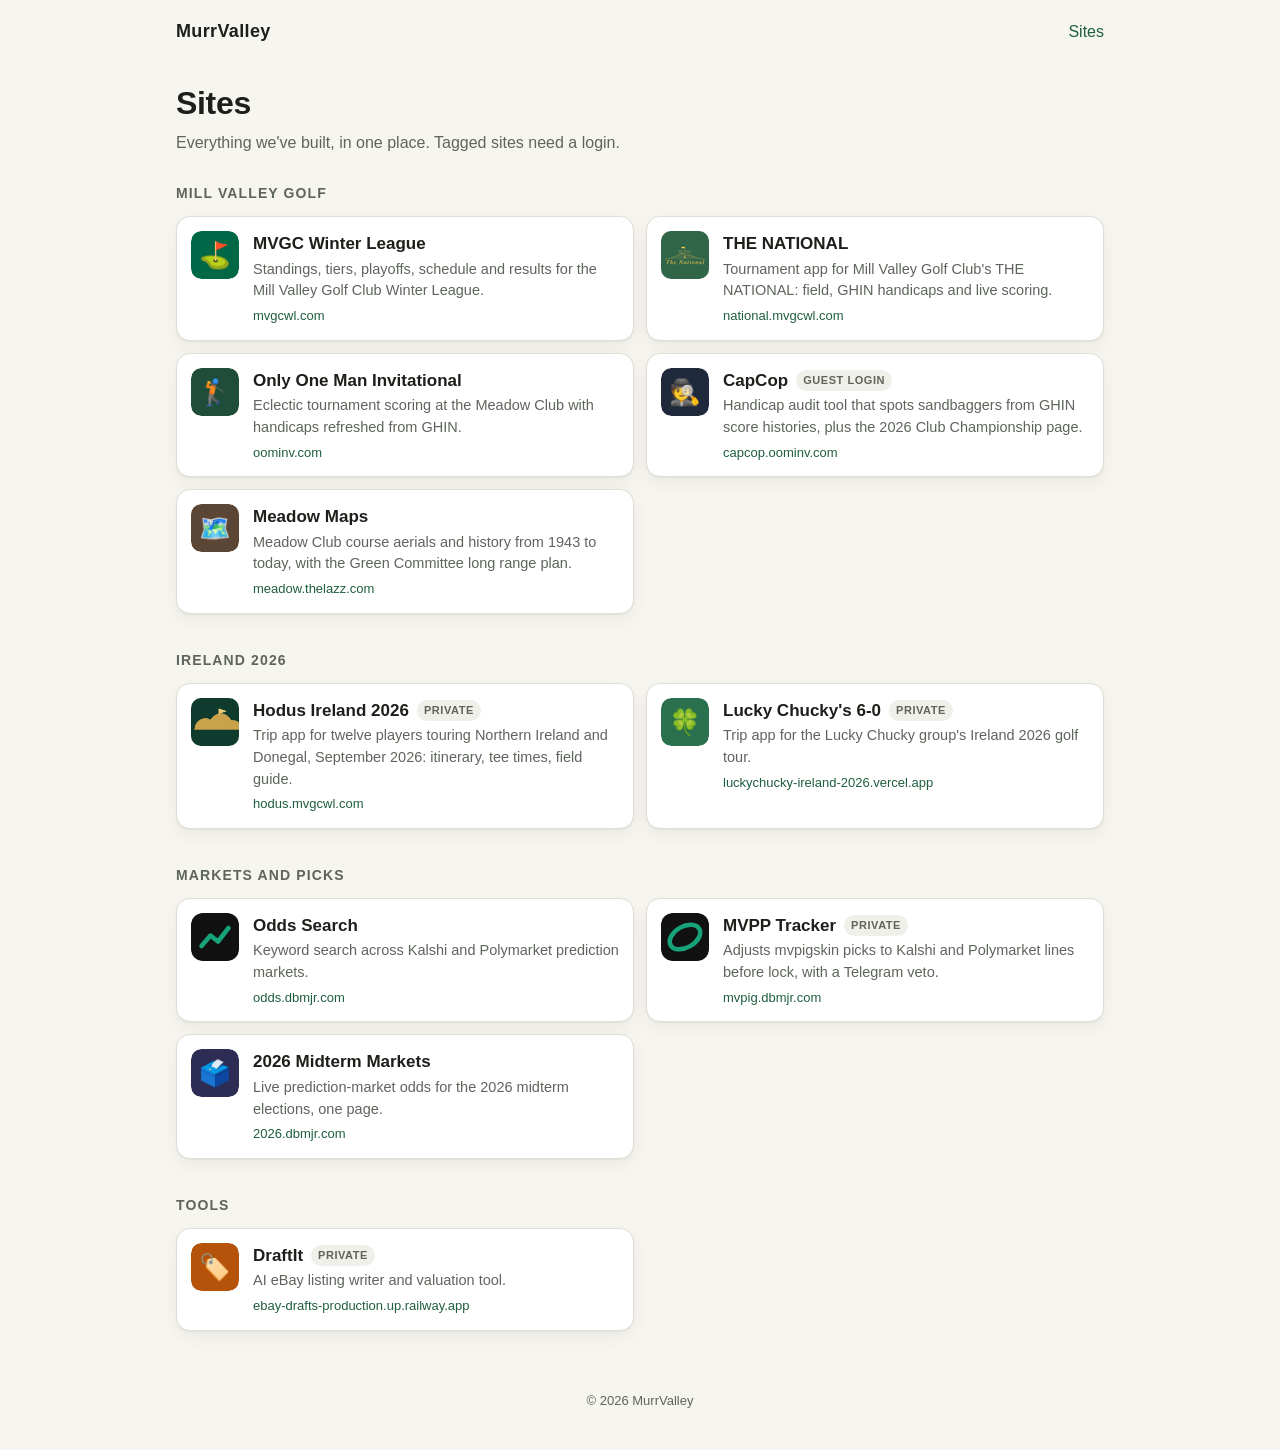
==== sites/index.html @ f9a02292 "Remove Football Pick'em from the sites directory Co-Authored-By: Claude Fable 5.1 <noreply@anthropic" ====
<!doctype html>
<html lang="en">
<head>
  <meta charset="utf-8">
  <meta name="viewport" content="width=device-width, initial-scale=1">
  <title>Sites · MurrValley</title>
  <meta name="description" content="Every site and app built under MurrValley, with a short description and link.">
  <link rel="icon" href="../favicon.svg" type="image/svg+xml">
  <link rel="stylesheet" href="../styles.css">
</head>
<body>
  <div class="wrap">
    <div class="topbar">
      <a class="brand" href="/">MurrValley</a>
      <nav><a href="/sites/">Sites</a></nav>
    </div>

    <h1 class="page-title">Sites</h1>
    <p class="page-sub">Everything we've built, in one place. Tagged sites need a login.</p>

    <section class="group">
      <h2>Mill Valley golf</h2>
      <div class="grid">
        <a class="card" href="https://www.mvgcwl.com" target="_blank" rel="noopener">
          <img src="icons/mvgcwl.svg" alt="">
          <div class="body">
            <div class="name">MVGC Winter League</div>
            <div class="desc">Standings, tiers, playoffs, schedule and results for the Mill Valley Golf Club Winter League.</div>
            <div class="url">mvgcwl.com</div>
          </div>
        </a>
        <a class="card" href="https://national.mvgcwl.com" target="_blank" rel="noopener">
          <img src="icons/national.png" alt="">
          <div class="body">
            <div class="name">THE NATIONAL</div>
            <div class="desc">Tournament app for Mill Valley Golf Club's THE NATIONAL: field, GHIN handicaps and live scoring.</div>
            <div class="url">national.mvgcwl.com</div>
          </div>
        </a>
        <a class="card" href="https://oominv.com" target="_blank" rel="noopener">
          <img src="icons/oominv.svg" alt="">
          <div class="body">
            <div class="name">Only One Man Invitational</div>
            <div class="desc">Eclectic tournament scoring at the Meadow Club with handicaps refreshed from GHIN.</div>
            <div class="url">oominv.com</div>
          </div>
        </a>
        <a class="card" href="https://capcop.oominv.com" target="_blank" rel="noopener">
          <img src="icons/capcop.svg" alt="">
          <div class="body">
            <div class="name">CapCop <span class="tag">Guest login</span></div>
            <div class="desc">Handicap audit tool that spots sandbaggers from GHIN score histories, plus the 2026 Club Championship page.</div>
            <div class="url">capcop.oominv.com</div>
          </div>
        </a>
        <a class="card" href="https://meadow.thelazz.com" target="_blank" rel="noopener">
          <img src="icons/meadow.svg" alt="">
          <div class="body">
            <div class="name">Meadow Maps</div>
            <div class="desc">Meadow Club course aerials and history from 1943 to today, with the Green Committee long range plan.</div>
            <div class="url">meadow.thelazz.com</div>
          </div>
        </a>
      </div>
    </section>

    <section class="group">
      <h2>Ireland 2026</h2>
      <div class="grid">
        <a class="card" href="https://hodus.mvgcwl.com" target="_blank" rel="noopener">
          <img src="icons/hodus.png" alt="">
          <div class="body">
            <div class="name">Hodus Ireland 2026 <span class="tag">Private</span></div>
            <div class="desc">Trip app for twelve players touring Northern Ireland and Donegal, September 2026: itinerary, tee times, field guide.</div>
            <div class="url">hodus.mvgcwl.com</div>
          </div>
        </a>
        <a class="card" href="https://luckychucky-ireland-2026.vercel.app" target="_blank" rel="noopener">
          <img src="icons/luckychucky.svg" alt="">
          <div class="body">
            <div class="name">Lucky Chucky's 6-0 <span class="tag">Private</span></div>
            <div class="desc">Trip app for the Lucky Chucky group's Ireland 2026 golf tour.</div>
            <div class="url">luckychucky-ireland-2026.vercel.app</div>
          </div>
        </a>
      </div>
    </section>

    <section class="group">
      <h2>Markets and picks</h2>
      <div class="grid">
        <a class="card" href="https://odds.dbmjr.com" target="_blank" rel="noopener">
          <img src="icons/odds.svg" alt="">
          <div class="body">
            <div class="name">Odds Search</div>
            <div class="desc">Keyword search across Kalshi and Polymarket prediction markets.</div>
            <div class="url">odds.dbmjr.com</div>
          </div>
        </a>
        <a class="card" href="https://mvpig.dbmjr.com" target="_blank" rel="noopener">
          <img src="icons/mvpig.svg" alt="">
          <div class="body">
            <div class="name">MVPP Tracker <span class="tag">Private</span></div>
            <div class="desc">Adjusts mvpigskin picks to Kalshi and Polymarket lines before lock, with a Telegram veto.</div>
            <div class="url">mvpig.dbmjr.com</div>
          </div>
        </a>
        <a class="card" href="https://2026.dbmjr.com" target="_blank" rel="noopener">
          <img src="icons/midterms.svg" alt="">
          <div class="body">
            <div class="name">2026 Midterm Markets</div>
            <div class="desc">Live prediction-market odds for the 2026 midterm elections, one page.</div>
            <div class="url">2026.dbmjr.com</div>
          </div>
        </a>
      </div>
    </section>

    <section class="group">
      <h2>Tools</h2>
      <div class="grid">
        <a class="card" href="https://ebay-drafts-production.up.railway.app" target="_blank" rel="noopener">
          <img src="icons/draftit.svg" alt="">
          <div class="body">
            <div class="name">DraftIt <span class="tag">Private</span></div>
            <div class="desc">AI eBay listing writer and valuation tool.</div>
            <div class="url">ebay-drafts-production.up.railway.app</div>
          </div>
        </a>
      </div>
    </section>
  </div>
  <footer>© <span id="y"></span> MurrValley</footer>
  <script>document.getElementById('y').textContent = new Date().getFullYear();</script>
</body>
</html>
---- styles.css ----
:root {
  --bg: #f6f5f0;
  --surface: #ffffff;
  --text: #1c1f1a;
  --muted: #5e655c;
  --border: #e0ded6;
  --accent: #1f5e3f;
  --accent-soft: #e4efe8;
  --tag-bg: #f0efe9;
  --shadow: 0 1px 2px rgba(0,0,0,.05), 0 6px 18px rgba(0,0,0,.05);
}
@media (prefers-color-scheme: dark) {
  :root:not([data-theme="light"]) {
    --bg: #15171a;
    --surface: #1f2226;
    --text: #ecebe6;
    --muted: #9ba39a;
    --border: #2f3338;
    --accent: #6fcf97;
    --accent-soft: #1f3328;
    --tag-bg: #2a2e33;
    --shadow: 0 1px 2px rgba(0,0,0,.4), 0 6px 18px rgba(0,0,0,.35);
  }
}
:root[data-theme="dark"] {
  --bg: #15171a;
  --surface: #1f2226;
  --text: #ecebe6;
  --muted: #9ba39a;
  --border: #2f3338;
  --accent: #6fcf97;
  --accent-soft: #1f3328;
  --tag-bg: #2a2e33;
  --shadow: 0 1px 2px rgba(0,0,0,.4), 0 6px 18px rgba(0,0,0,.35);
}

* { box-sizing: border-box; }
html { -webkit-text-size-adjust: 100%; }
body {
  margin: 0;
  background: var(--bg);
  color: var(--text);
  font-family: -apple-system, BlinkMacSystemFont, "Segoe UI", Roboto, Helvetica, Arial, sans-serif;
  line-height: 1.5;
}
a { color: var(--accent); }

.wrap { max-width: 960px; margin: 0 auto; padding: 0 16px; }

.topbar {
  display: flex; align-items: center; justify-content: space-between;
  padding: 18px 0;
}
.brand { font-weight: 700; letter-spacing: .02em; text-decoration: none; color: var(--text); font-size: 18px; }
.topbar nav a { margin-left: 18px; text-decoration: none; font-weight: 500; }

/* Landing */
.hero { padding: 12vh 0 10vh; text-align: center; }
.hero h1 { font-size: clamp(40px, 8vw, 72px); margin: 0 0 12px; letter-spacing: -.02em; }
.hero p { font-size: 18px; color: var(--muted); margin: 0 auto 32px; max-width: 520px; }
.btn {
  display: inline-block; padding: 14px 26px; border-radius: 999px;
  background: var(--accent); color: #fff; text-decoration: none; font-weight: 600; font-size: 17px;
}
.btn:hover { filter: brightness(1.08); }
@media (prefers-color-scheme: dark) { :root:not([data-theme="light"]) .btn { color: #0f1a14; } }
:root[data-theme="dark"] .btn { color: #0f1a14; }

/* Sites directory */
.page-title { margin: 16px 0 4px; font-size: 32px; letter-spacing: -.01em; }
.page-sub { color: var(--muted); margin: 0 0 28px; }
.group { margin: 0 0 36px; }
.group h2 { font-size: 14px; text-transform: uppercase; letter-spacing: .08em; color: var(--muted); margin: 0 0 12px; }
.grid { display: grid; grid-template-columns: 1fr; gap: 12px; }
@media (min-width: 620px) { .grid { grid-template-columns: 1fr 1fr; } }

.card {
  display: flex; gap: 14px; align-items: flex-start;
  background: var(--surface); border: 1px solid var(--border); border-radius: 14px;
  padding: 14px; text-decoration: none; color: inherit; box-shadow: var(--shadow);
  transition: transform .12s ease, border-color .12s ease;
}
.card:hover { transform: translateY(-2px); border-color: var(--accent); }
.card img { width: 48px; height: 48px; border-radius: 10px; flex: 0 0 48px; object-fit: contain; background: var(--tag-bg); }
.card img.wide { background: #fff; padding: 3px; }
.card .body { min-width: 0; }
.card .name { font-weight: 650; font-size: 17px; display: flex; align-items: center; gap: 8px; flex-wrap: wrap; }
.card .desc { color: var(--muted); font-size: 14.5px; margin: 2px 0 4px; }
.card .url { font-size: 13px; color: var(--accent); word-break: break-all; }
.tag {
  font-size: 11px; font-weight: 600; text-transform: uppercase; letter-spacing: .05em;
  padding: 2px 7px; border-radius: 999px; background: var(--tag-bg); color: var(--muted);
}

footer { padding: 24px 0 40px; color: var(--muted); font-size: 13px; text-align: center; }
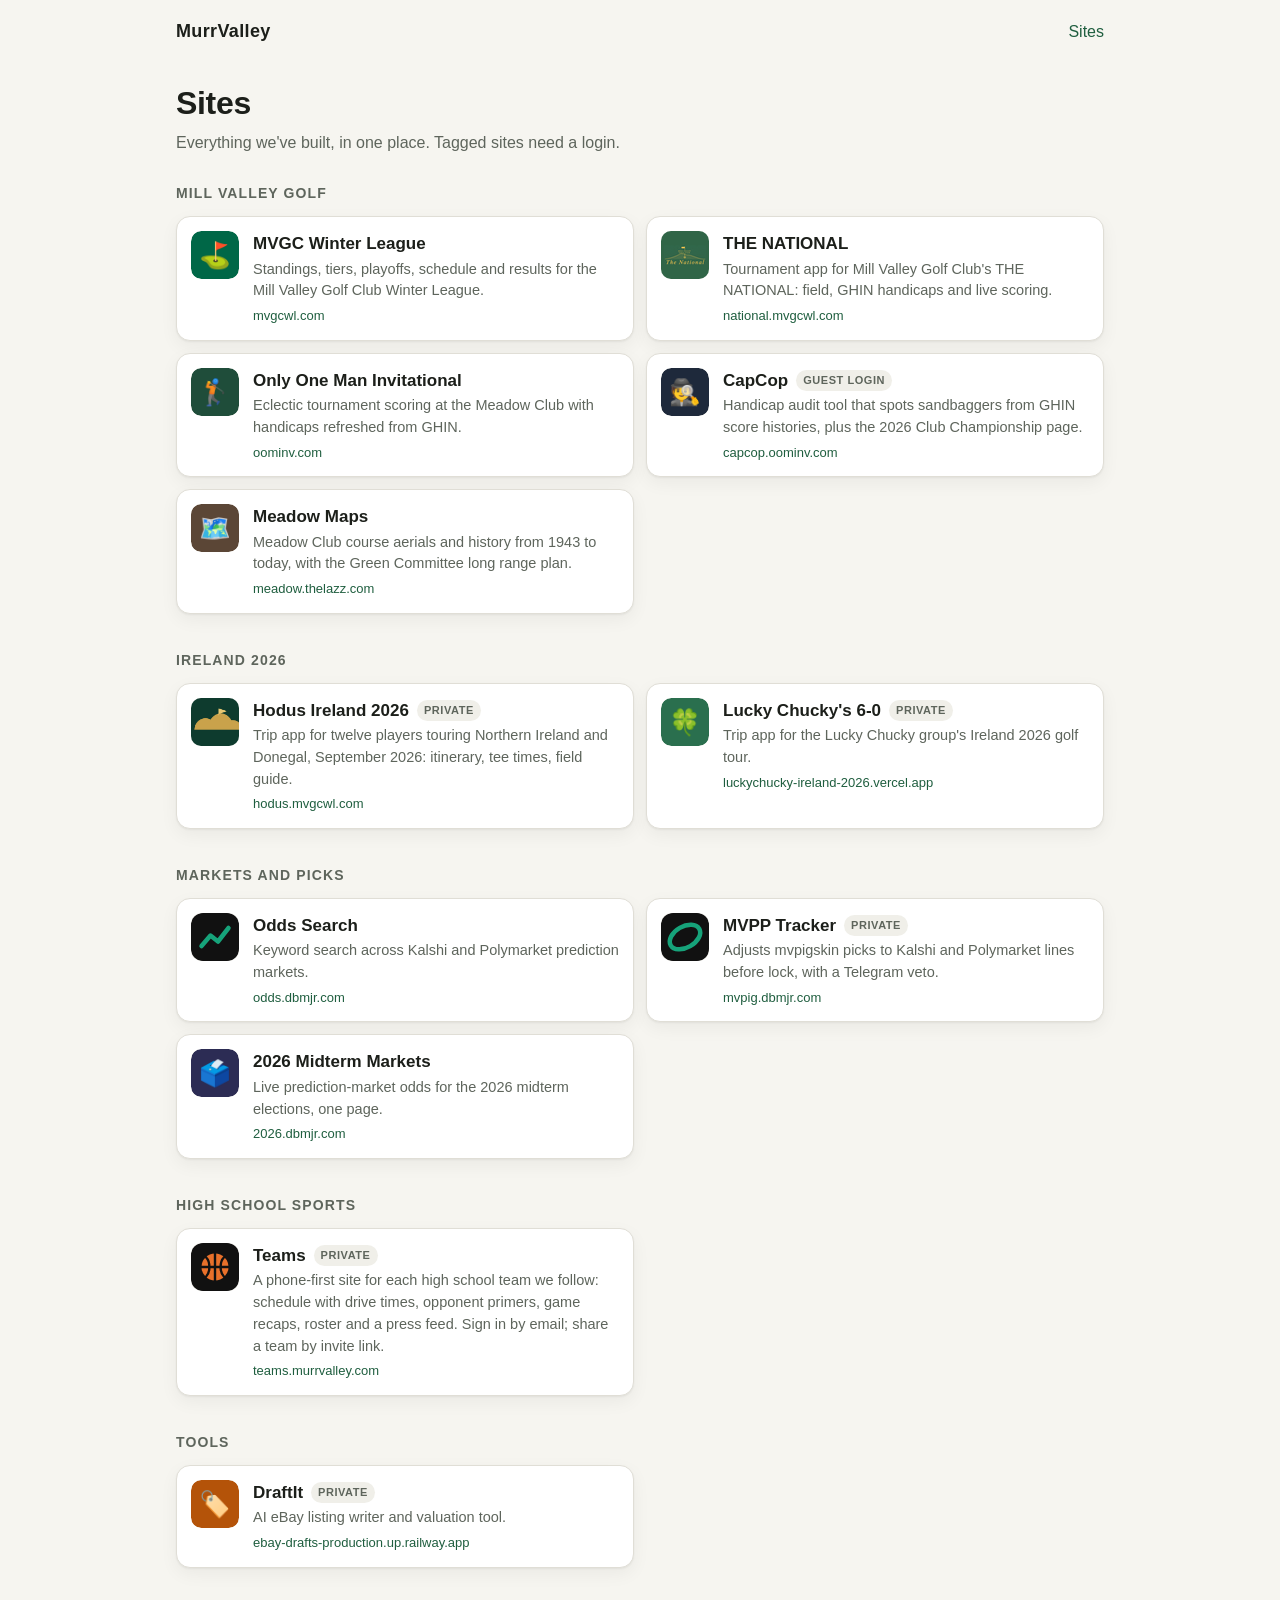
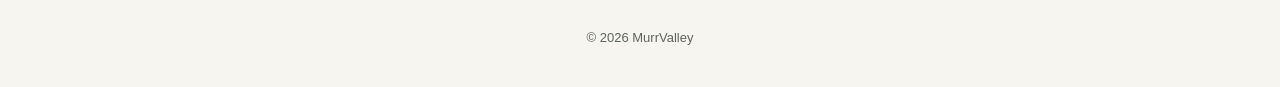
==== commit fd44a73d: "Add Teams (teams.murrvalley.com) to the sites directory Co-Authored-By: Claude Fable 5.1 <noreply@an" ====
--- a/sites/index.html
+++ b/sites/index.html
@@ -117,6 +117,20 @@
     </section>
 
     <section class="group">
+      <h2>High school sports</h2>
+      <div class="grid">
+        <a class="card" href="https://teams.murrvalley.com" target="_blank" rel="noopener">
+          <img src="icons/teams.svg" alt="">
+          <div class="body">
+            <div class="name">Teams <span class="tag">Private</span></div>
+            <div class="desc">A phone-first site for each high school team we follow: schedule with drive times, opponent primers, game recaps, roster and a press feed. Sign in by email; share a team by invite link.</div>
+            <div class="url">teams.murrvalley.com</div>
+          </div>
+        </a>
+      </div>
+    </section>
+
+    <section class="group">
       <h2>Tools</h2>
       <div class="grid">
         <a class="card" href="https://ebay-drafts-production.up.railway.app" target="_blank" rel="noopener">
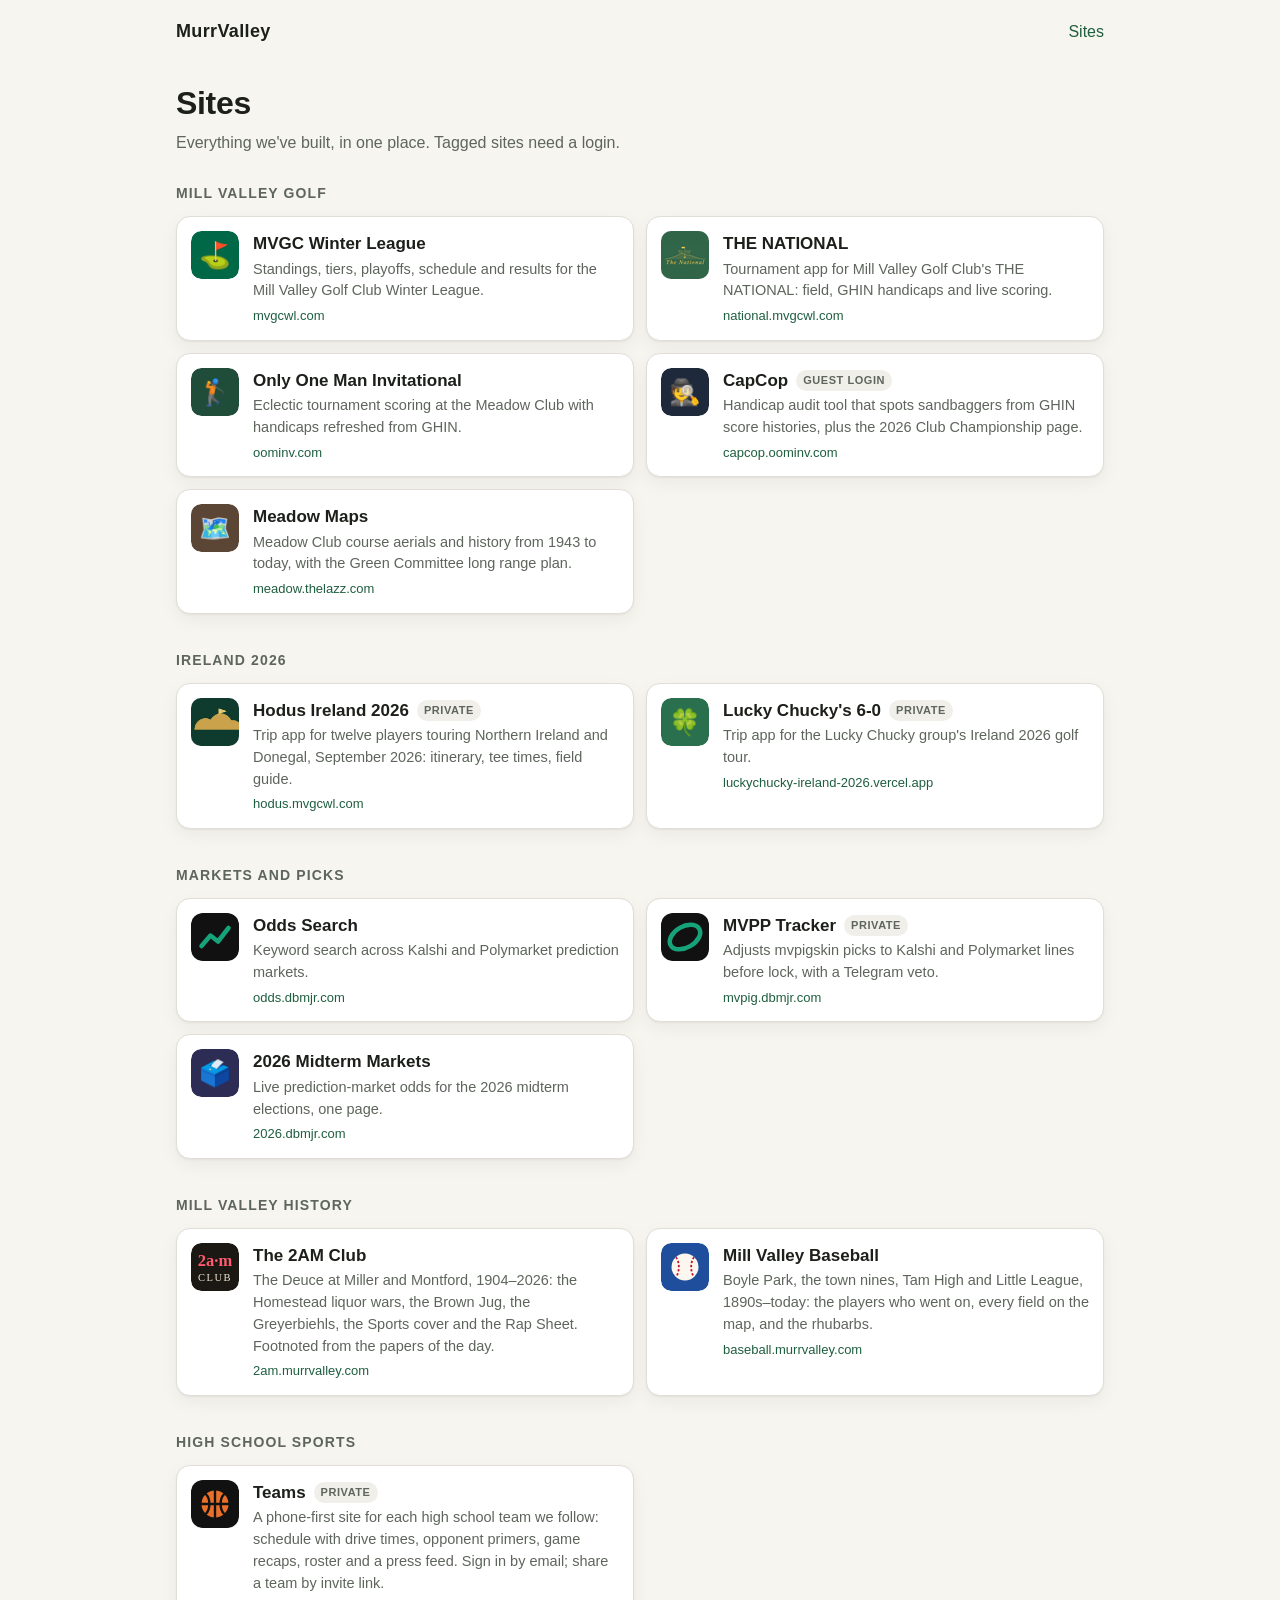
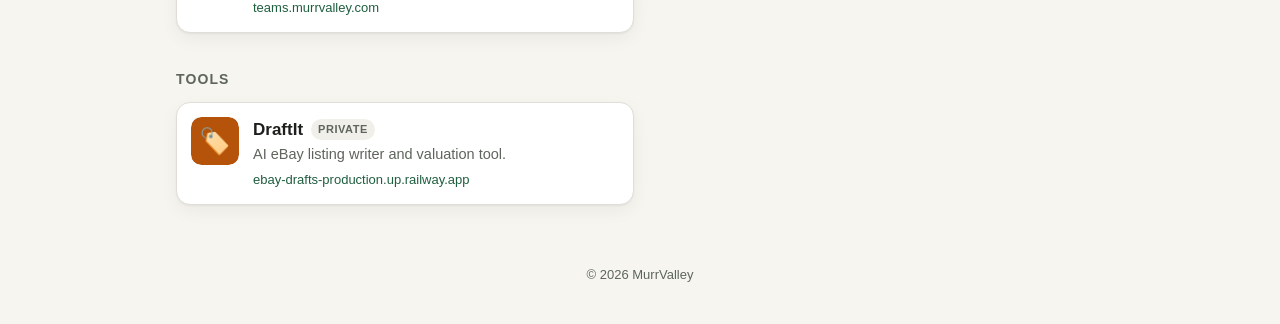
==== commit 4185a012: "Add Mill Valley history group: 2AM Club and Mill Valley Baseball Co-Authored-By: Claude Opus 5.5 <no" ====
--- a/sites/index.html
+++ b/sites/index.html
@@ -117,6 +117,28 @@
     </section>
 
     <section class="group">
+      <h2>Mill Valley history</h2>
+      <div class="grid">
+        <a class="card" href="https://2am.murrvalley.com" target="_blank" rel="noopener">
+          <img src="icons/2am.svg" alt="">
+          <div class="body">
+            <div class="name">The 2AM Club</div>
+            <div class="desc">The Deuce at Miller and Montford, 1904–2026: the Homestead liquor wars, the Brown Jug, the Greyerbiehls, the Sports cover and the Rap Sheet. Footnoted from the papers of the day.</div>
+            <div class="url">2am.murrvalley.com</div>
+          </div>
+        </a>
+        <a class="card" href="https://baseball.murrvalley.com" target="_blank" rel="noopener">
+          <img src="icons/baseball.svg" alt="">
+          <div class="body">
+            <div class="name">Mill Valley Baseball</div>
+            <div class="desc">Boyle Park, the town nines, Tam High and Little League, 1890s–today: the players who went on, every field on the map, and the rhubarbs.</div>
+            <div class="url">baseball.murrvalley.com</div>
+          </div>
+        </a>
+      </div>
+    </section>
+
+    <section class="group">
       <h2>High school sports</h2>
       <div class="grid">
         <a class="card" href="https://teams.murrvalley.com" target="_blank" rel="noopener">
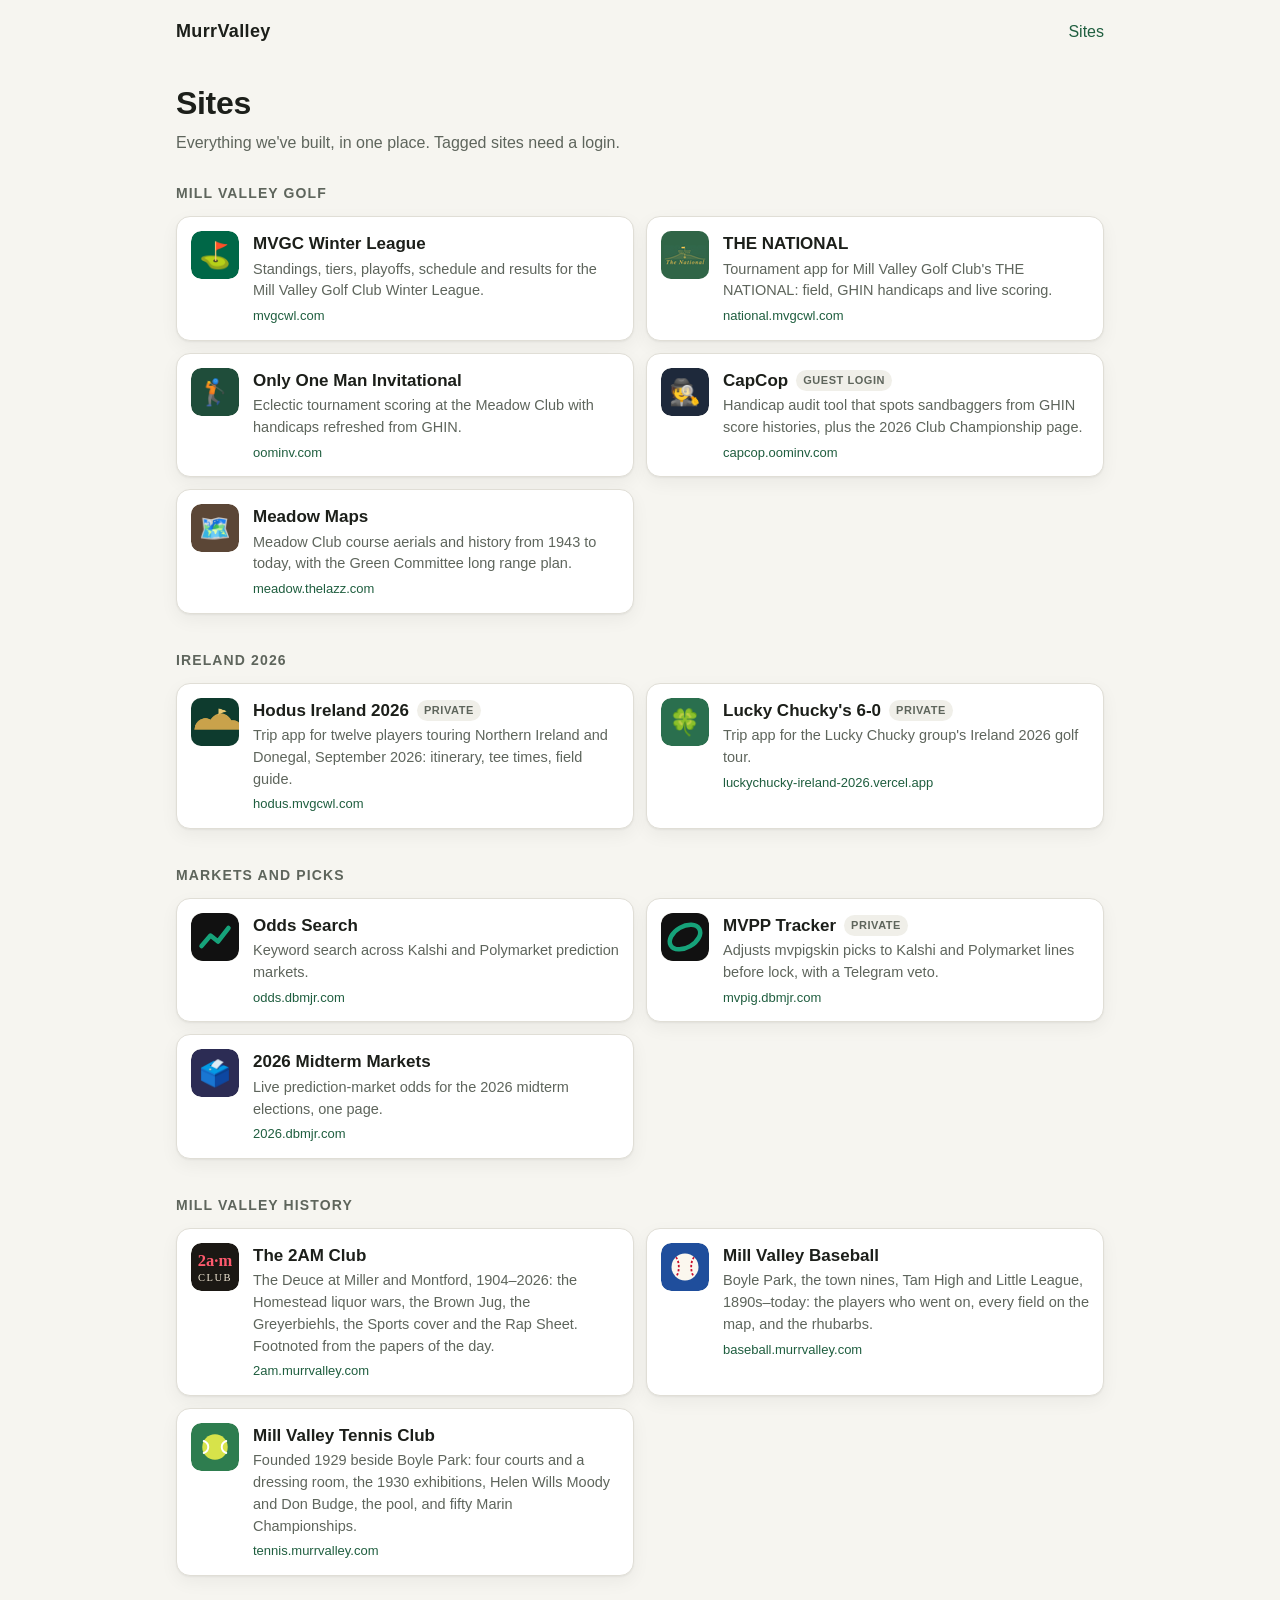
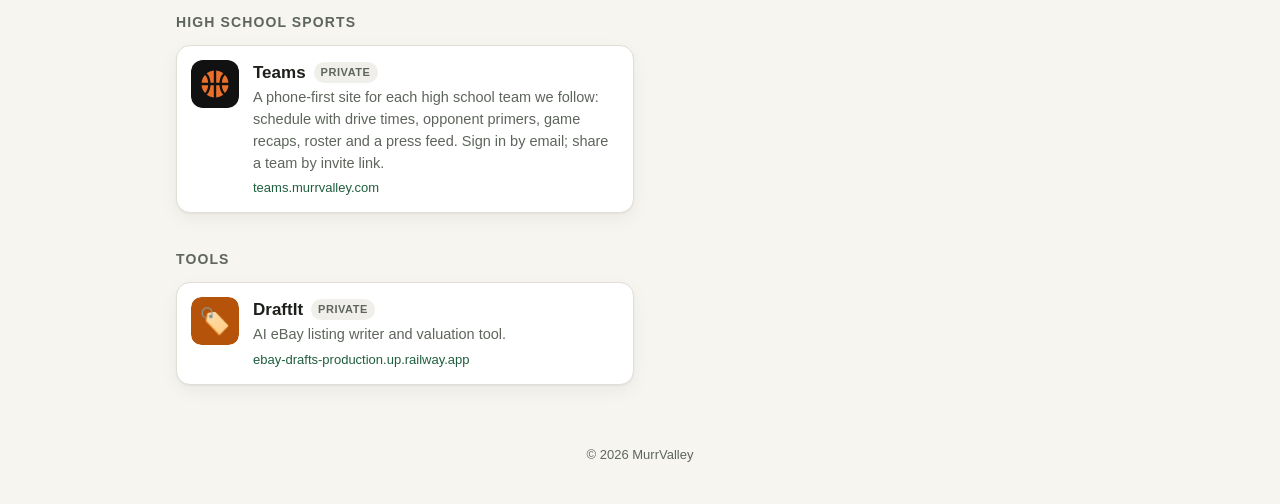
==== commit 86107df0: "Add Mill Valley Tennis Club card Co-Authored-By: Claude Opus 5.5 <noreply@anthropic.com>" ====
--- a/sites/index.html
+++ b/sites/index.html
@@ -135,6 +135,15 @@
             <div class="url">baseball.murrvalley.com</div>
           </div>
         </a>
+
+        <a class="card" href="https://tennis.murrvalley.com" target="_blank" rel="noopener">
+          <img src="icons/tennis.svg" alt="">
+          <div class="body">
+            <div class="name">Mill Valley Tennis Club</div>
+            <div class="desc">Founded 1929 beside Boyle Park: four courts and a dressing room, the 1930 exhibitions, Helen Wills Moody and Don Budge, the pool, and fifty Marin Championships.</div>
+            <div class="url">tennis.murrvalley.com</div>
+          </div>
+        </a>
       </div>
     </section>
 
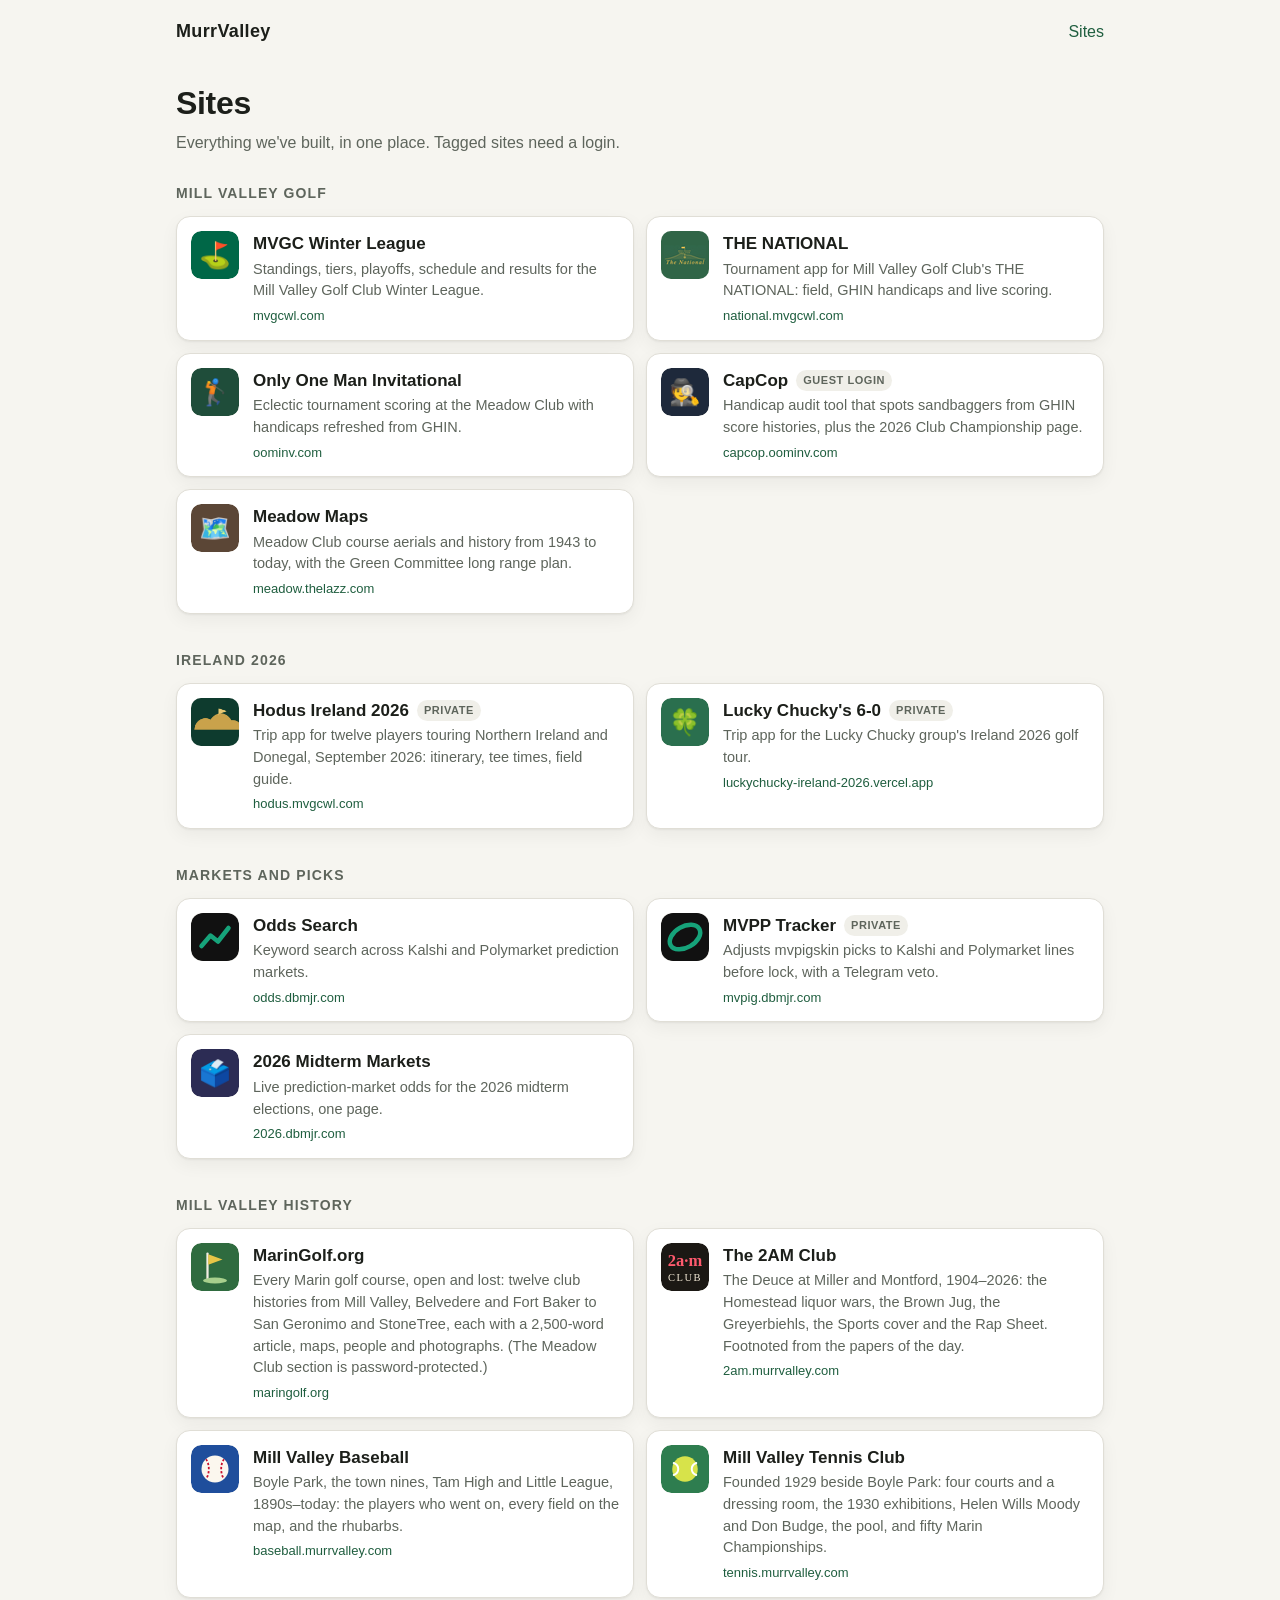
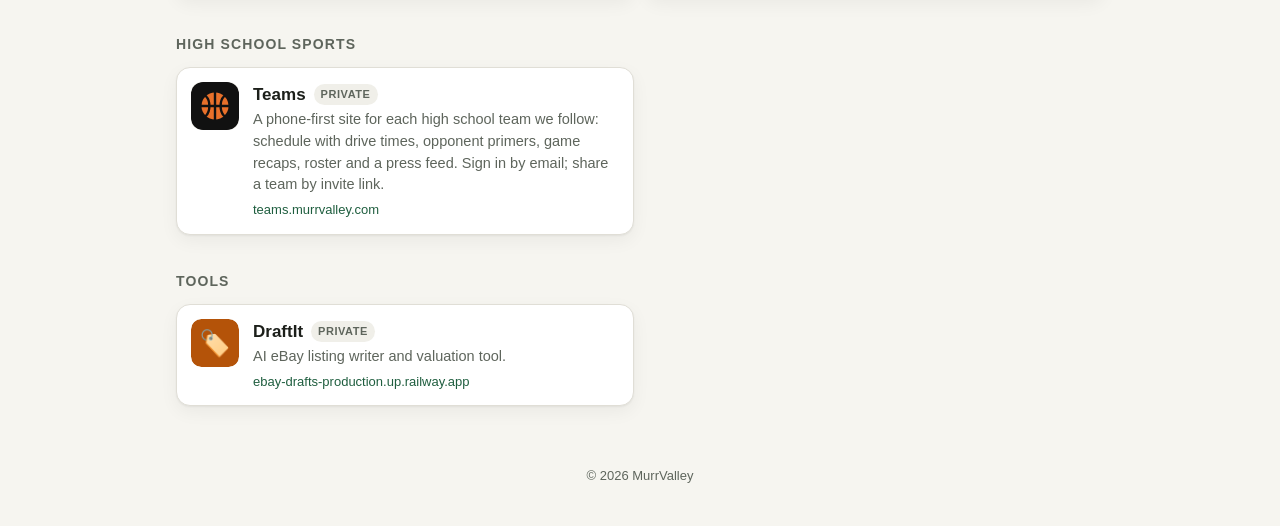
==== commit f6c2b770: "Add MarinGolf.org card to Mill Valley history Co-Authored-By: Claude Opus 5.5 <noreply@anthropic.com" ====
--- a/sites/index.html
+++ b/sites/index.html
@@ -119,6 +119,14 @@
     <section class="group">
       <h2>Mill Valley history</h2>
       <div class="grid">
+        <a class="card" href="https://maringolf.org" target="_blank" rel="noopener">
+          <img src="icons/maringolf.svg" alt="">
+          <div class="body">
+            <div class="name">MarinGolf.org</div>
+            <div class="desc">Every Marin golf course, open and lost: twelve club histories from Mill Valley, Belvedere and Fort Baker to San Geronimo and StoneTree, each with a 2,500-word article, maps, people and photographs. (The Meadow Club section is password-protected.)</div>
+            <div class="url">maringolf.org</div>
+          </div>
+        </a>
         <a class="card" href="https://2am.murrvalley.com" target="_blank" rel="noopener">
           <img src="icons/2am.svg" alt="">
           <div class="body">
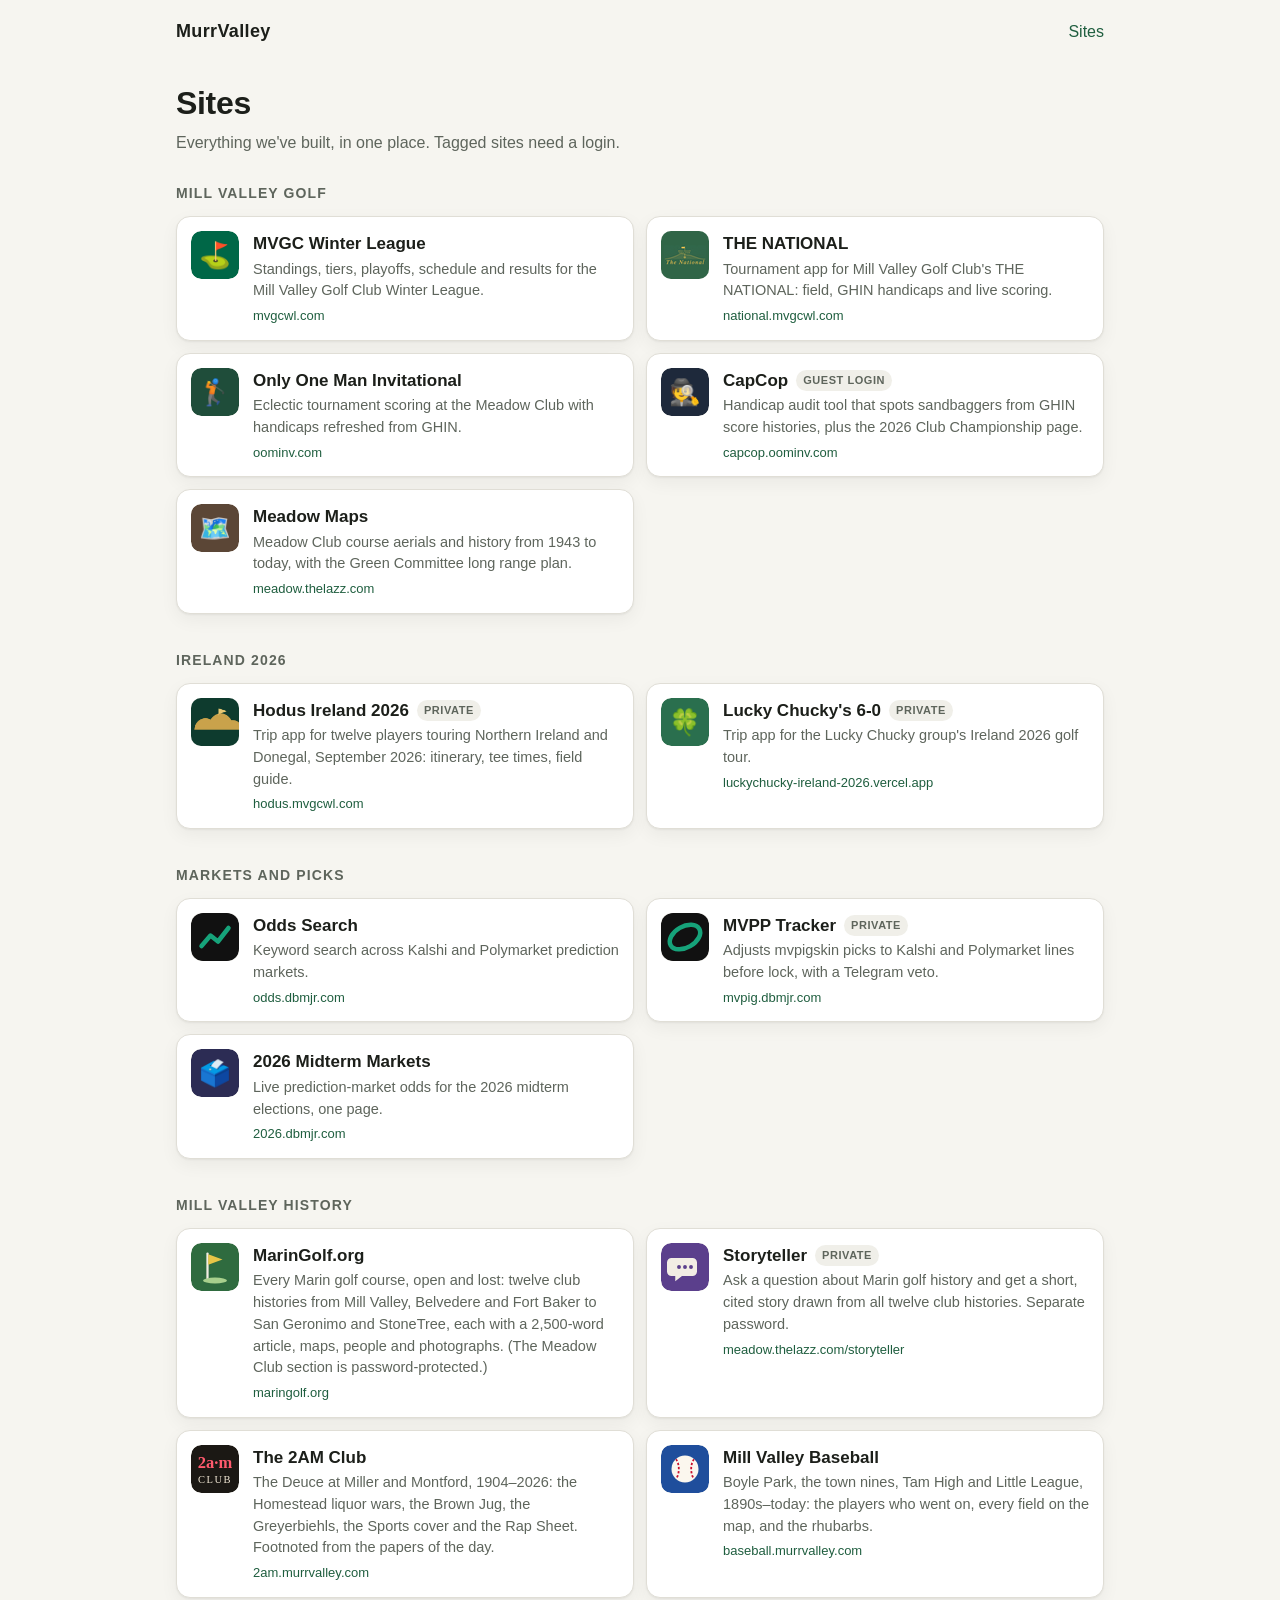
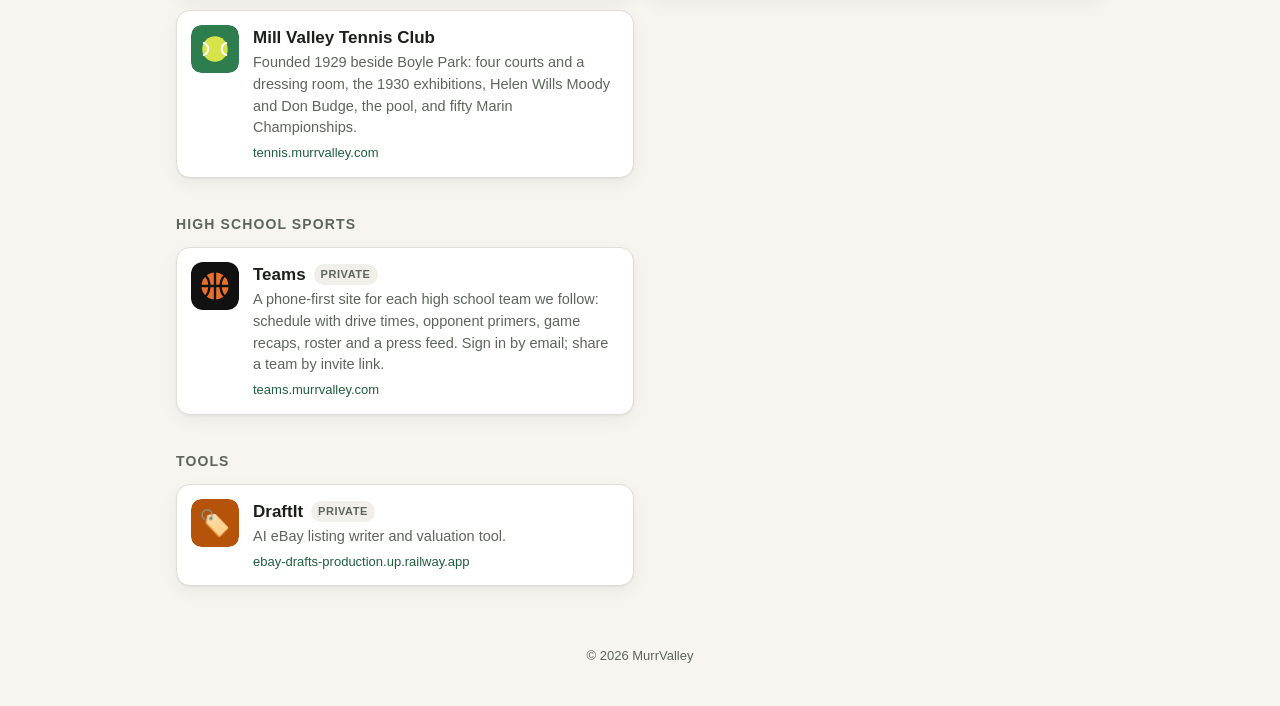
==== commit 80e79400: "Add Storyteller card next to MarinGolf.org Co-Authored-By: Claude Opus 5.5 <noreply@anthropic.com>" ====
--- a/sites/index.html
+++ b/sites/index.html
@@ -127,6 +127,15 @@
             <div class="url">maringolf.org</div>
           </div>
         </a>
+
+        <a class="card" href="https://meadow.thelazz.com/storyteller/" target="_blank" rel="noopener">
+          <img src="icons/storyteller.svg" alt="">
+          <div class="body">
+            <div class="name">Storyteller <span class="tag">Private</span></div>
+            <div class="desc">Ask a question about Marin golf history and get a short, cited story drawn from all twelve club histories. Separate password.</div>
+            <div class="url">meadow.thelazz.com/storyteller</div>
+          </div>
+        </a>
         <a class="card" href="https://2am.murrvalley.com" target="_blank" rel="noopener">
           <img src="icons/2am.svg" alt="">
           <div class="body">
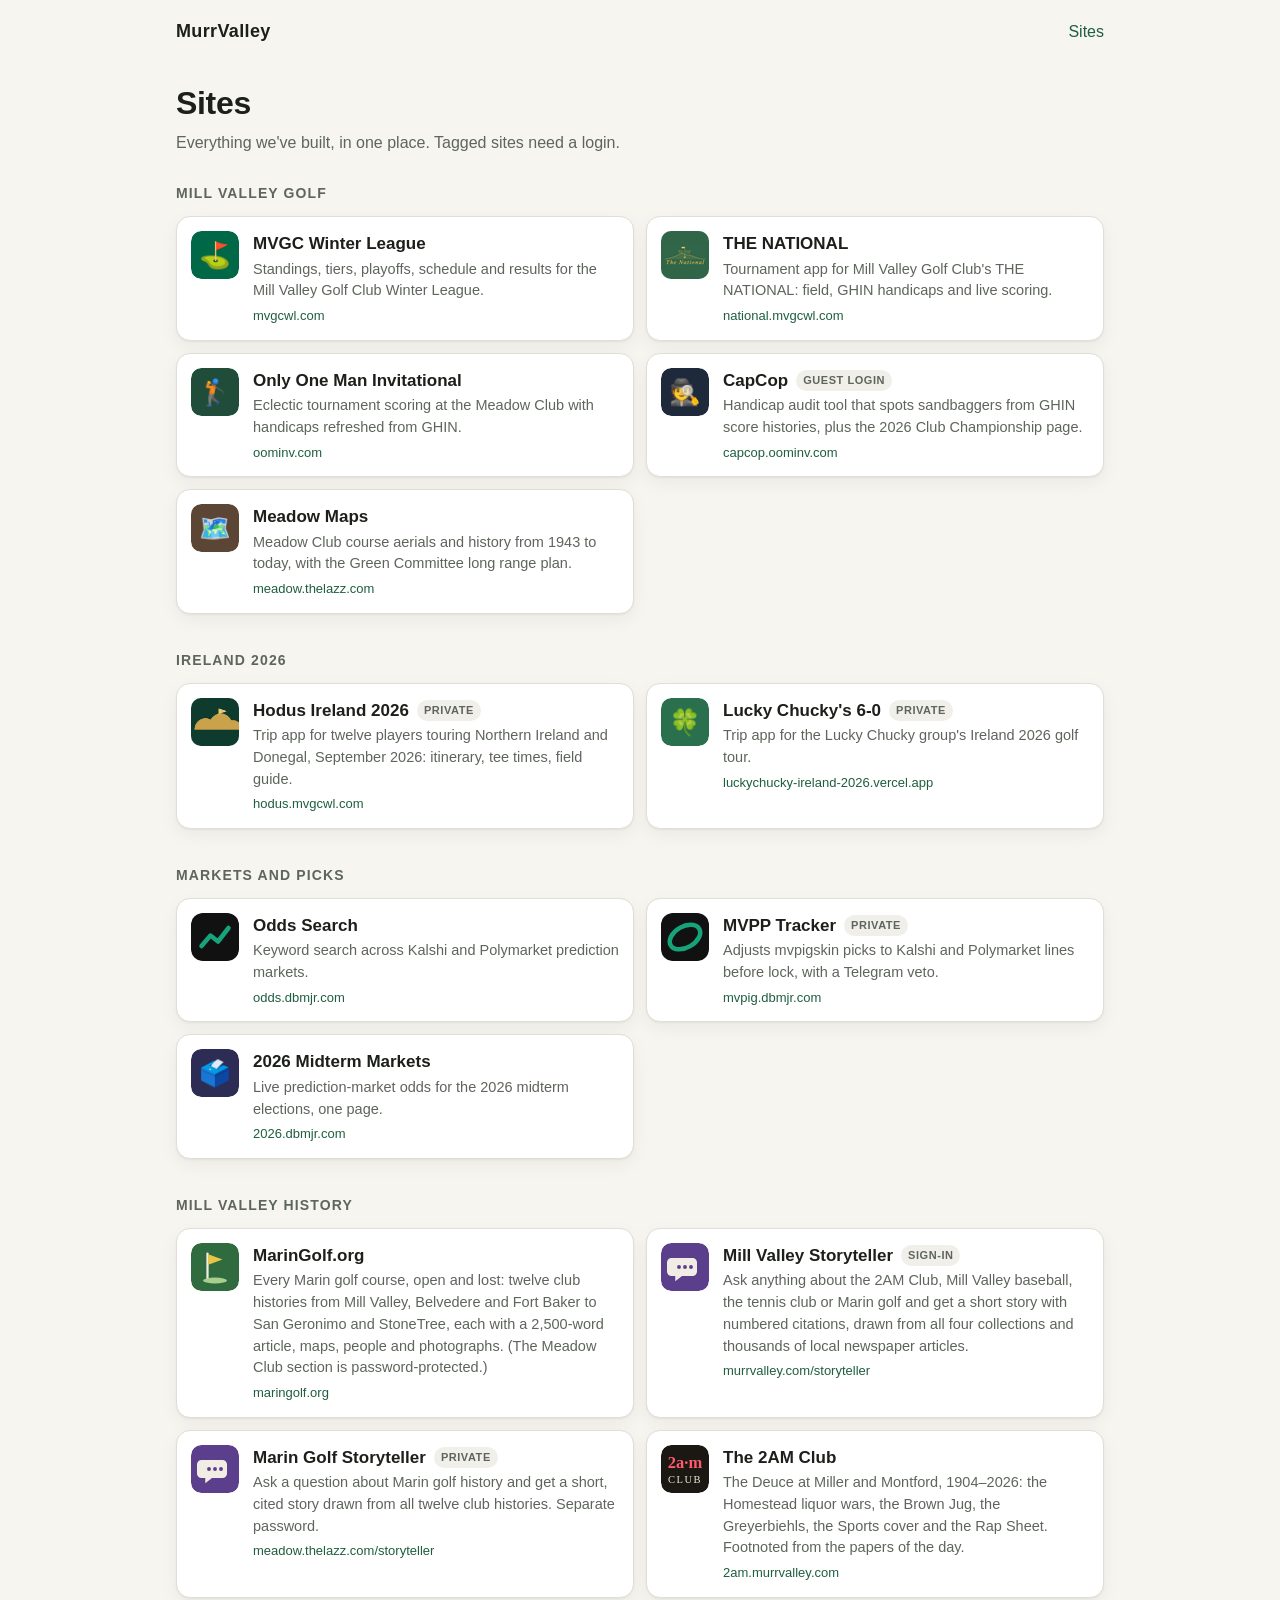
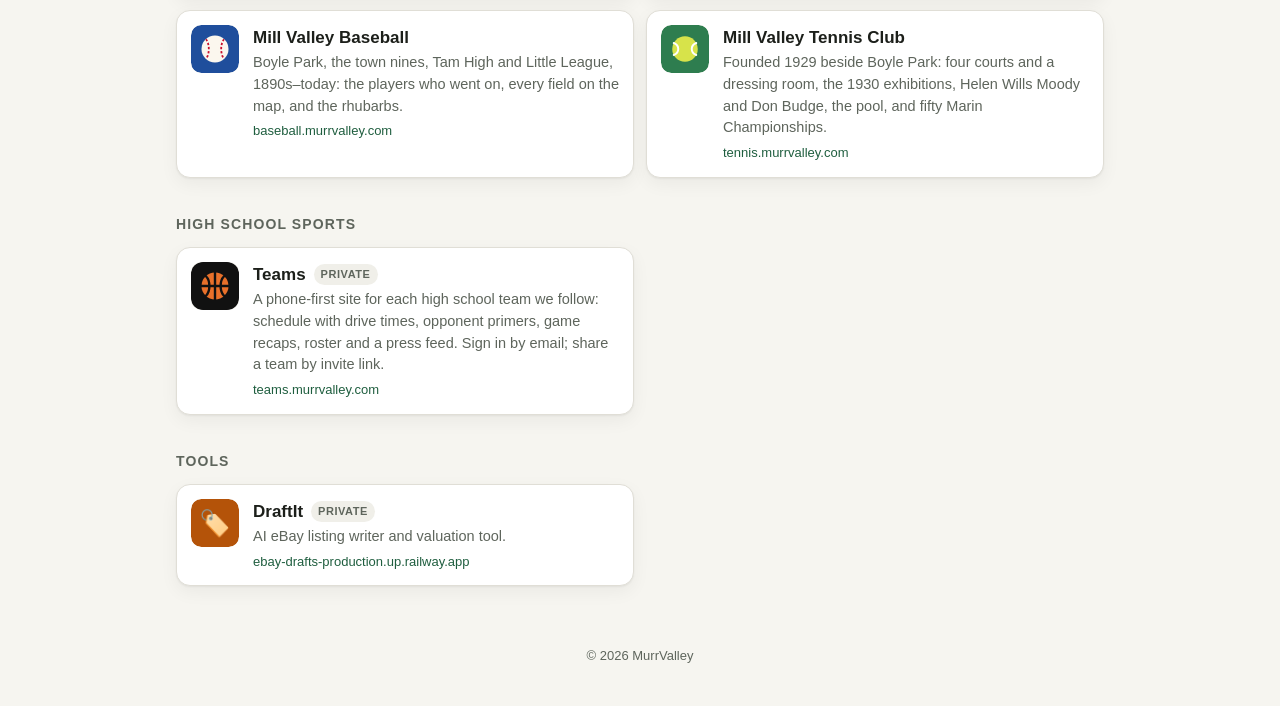
==== commit ab7e27be: "Add the Mill Valley Storyteller page and its card on /sites Co-Authored-By: Claude Opus 5.5 <noreply" ====
--- a/sites/index.html
+++ b/sites/index.html
@@ -128,10 +128,18 @@
           </div>
         </a>
 
+        <a class="card" href="/storyteller/">
+          <img src="icons/storyteller.svg" alt="">
+          <div class="body">
+            <div class="name">Mill Valley Storyteller <span class="tag">Sign-in</span></div>
+            <div class="desc">Ask anything about the 2AM Club, Mill Valley baseball, the tennis club or Marin golf and get a short story with numbered citations, drawn from all four collections and thousands of local newspaper articles.</div>
+            <div class="url">murrvalley.com/storyteller</div>
+          </div>
+        </a>
         <a class="card" href="https://meadow.thelazz.com/storyteller/" target="_blank" rel="noopener">
           <img src="icons/storyteller.svg" alt="">
           <div class="body">
-            <div class="name">Storyteller <span class="tag">Private</span></div>
+            <div class="name">Marin Golf Storyteller <span class="tag">Private</span></div>
             <div class="desc">Ask a question about Marin golf history and get a short, cited story drawn from all twelve club histories. Separate password.</div>
             <div class="url">meadow.thelazz.com/storyteller</div>
           </div>
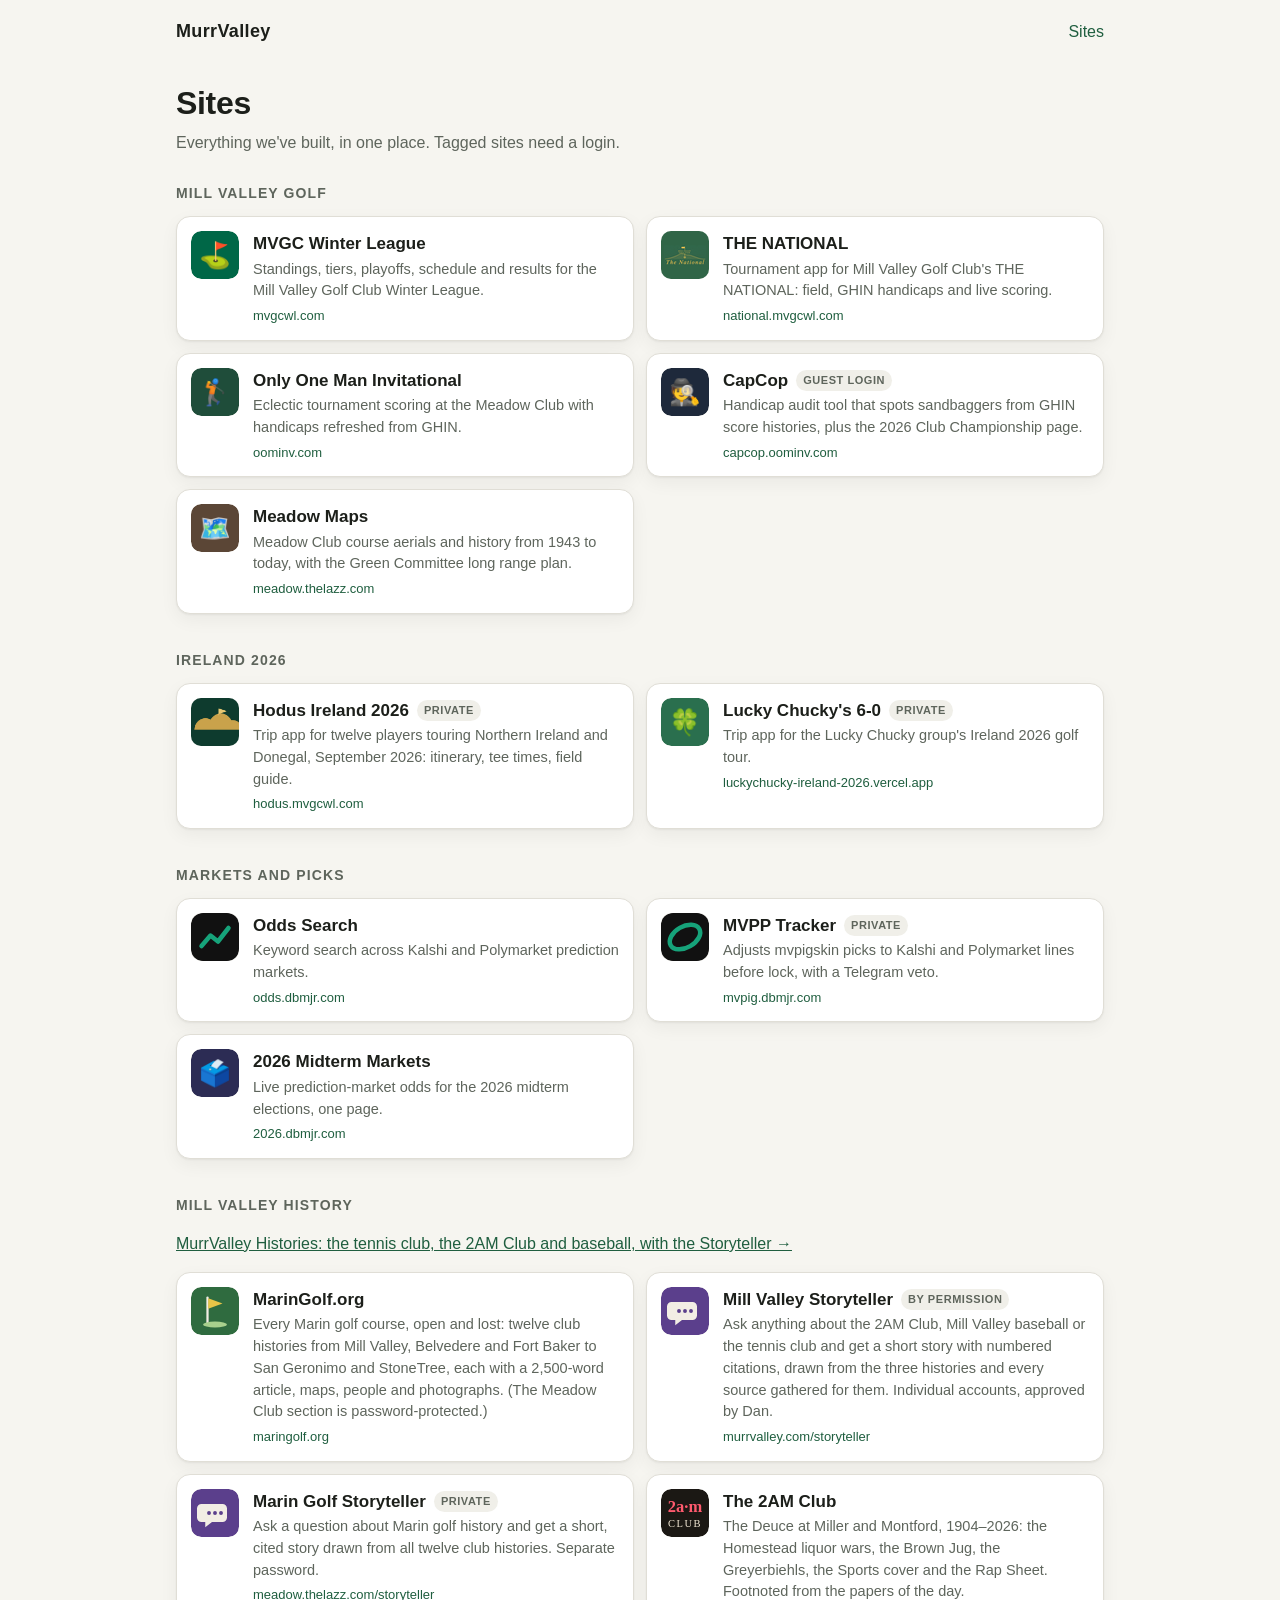
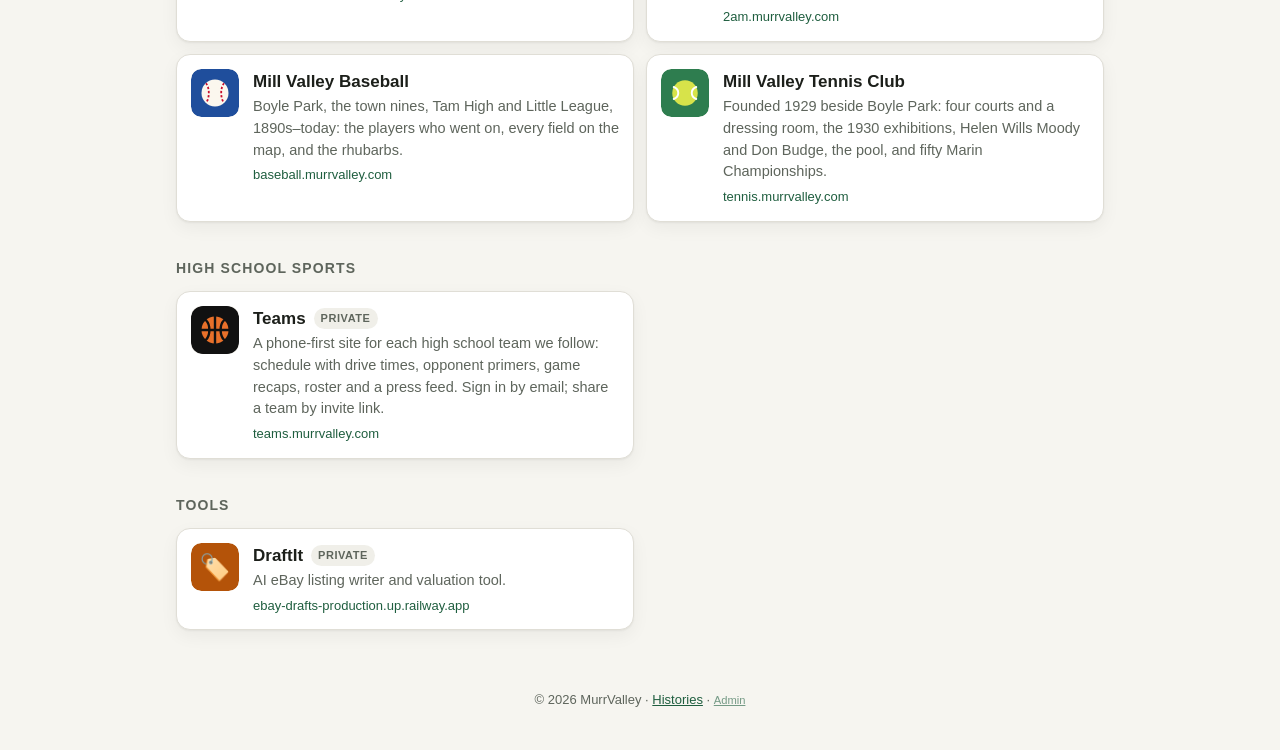
==== commit 3da326e9: "Add MurrValley Histories page (/histories) and link it from the home page and /sites; Admin link in " ====
--- a/sites/index.html
+++ b/sites/index.html
@@ -118,6 +118,7 @@
 
     <section class="group">
       <h2>Mill Valley history</h2>
+      <p><a href="/histories/">MurrValley Histories: the tennis club, the 2AM Club and baseball, with the Storyteller →</a></p>
       <div class="grid">
         <a class="card" href="https://maringolf.org" target="_blank" rel="noopener">
           <img src="icons/maringolf.svg" alt="">
@@ -131,8 +132,8 @@
         <a class="card" href="/storyteller/">
           <img src="icons/storyteller.svg" alt="">
           <div class="body">
-            <div class="name">Mill Valley Storyteller <span class="tag">Sign-in</span></div>
-            <div class="desc">Ask anything about the 2AM Club, Mill Valley baseball, the tennis club or Marin golf and get a short story with numbered citations, drawn from all four collections and thousands of local newspaper articles.</div>
+            <div class="name">Mill Valley Storyteller <span class="tag">By permission</span></div>
+            <div class="desc">Ask anything about the 2AM Club, Mill Valley baseball or the tennis club and get a short story with numbered citations, drawn from the three histories and every source gathered for them. Individual accounts, approved by Dan.</div>
             <div class="url">murrvalley.com/storyteller</div>
           </div>
         </a>
@@ -200,7 +201,7 @@
       </div>
     </section>
   </div>
-  <footer>© <span id="y"></span> MurrValley</footer>
+  <footer>© <span id="y"></span> MurrValley · <a href="/histories/">Histories</a> · <a class="mg-admin" href="https://maringolf.org/admin?tenant=murrvalley" rel="nofollow" style="opacity:.6;font-size:.86em">Admin</a></footer>
   <script>document.getElementById('y').textContent = new Date().getFullYear();</script>
 </body>
 </html>
